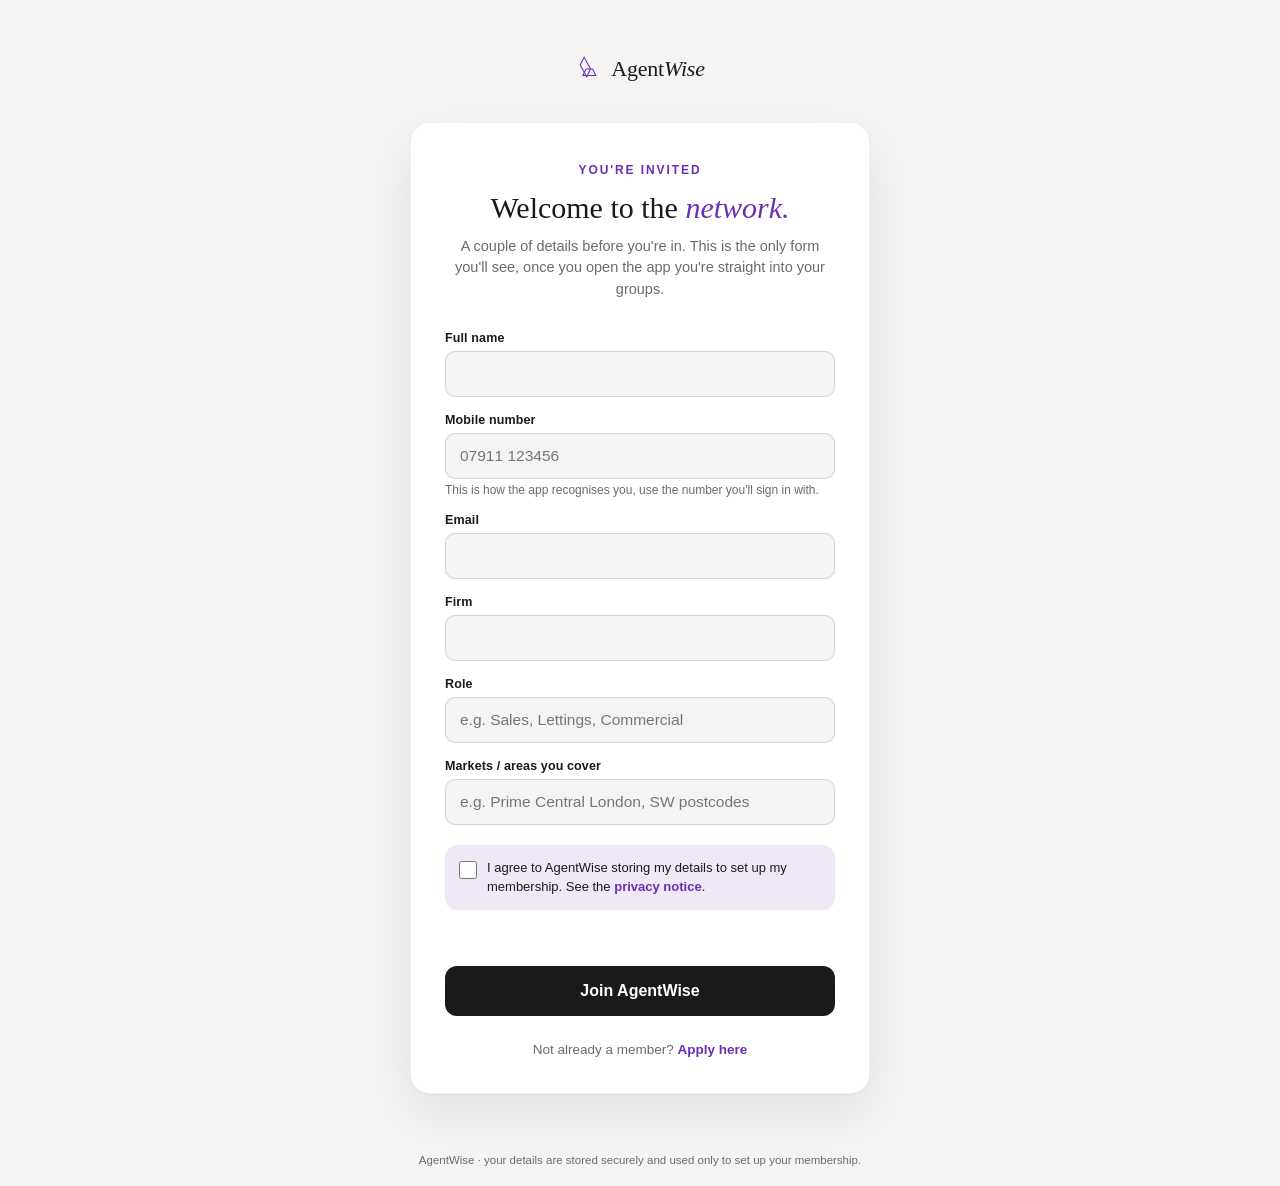
==== index.html @ 1cbe4450 "Initial build: member pre-registration and applicant sign-up pages" ====
<!DOCTYPE html>
<html lang="en">
<head>
<meta charset="UTF-8">
<meta name="viewport" content="width=device-width, initial-scale=1.0">
<title>Join AgentWise</title>
<link rel="stylesheet" href="style.css">
</head>
<body>
<div class="wrap">
  <div class="mark">
    <svg viewBox="0 0 40 40" fill="none" xmlns="http://www.w3.org/2000/svg">
      <path d="M14 2L24 20L18 32L8 14L14 2Z" stroke="#6B2FB5" stroke-width="1.6"/>
      <path d="M17 20H27L32 30H12L17 20Z" stroke="#6B2FB5" stroke-width="1.6"/>
    </svg>
    <span class="word">Agent<em>Wise</em></span>
  </div>

  <div class="card">
    <div id="form-state" class="form-state">
      <div class="eyebrow">You're invited</div>
      <h1>Welcome to the <em>network.</em></h1>
      <p class="lede">A couple of details before you're in. This is the only form you'll see, once you open the app you're straight into your groups.</p>

      <form id="reg-form" novalidate>
        <div class="field">
          <label for="full_name">Full name</label>
          <input type="text" id="full_name" name="full_name" autocomplete="name" required>
        </div>

        <div class="field">
          <label for="phone">Mobile number</label>
          <input type="tel" id="phone" name="phone" autocomplete="tel" placeholder="07911 123456" required>
          <span class="hint">This is how the app recognises you, use the number you'll sign in with.</span>
        </div>

        <div class="field">
          <label for="email">Email</label>
          <input type="email" id="email" name="email" autocomplete="email">
        </div>

        <div class="field">
          <label for="firm">Firm</label>
          <input type="text" id="firm" name="firm" autocomplete="organization">
        </div>

        <div class="field">
          <label for="role">Role</label>
          <input type="text" id="role" name="role" placeholder="e.g. Sales, Lettings, Commercial">
        </div>

        <div class="field">
          <label for="markets">Markets / areas you cover</label>
          <input type="text" id="markets" name="markets" placeholder="e.g. Prime Central London, SW postcodes">
        </div>

        <div class="consent">
          <input type="checkbox" id="consent" name="consent" required>
          <label for="consent">I agree to AgentWise storing my details to set up my membership. See the <a href="#" target="_blank">privacy notice</a>.</label>
        </div>

        <div id="error-msg" class="error-msg"></div>

        <button type="submit">Join AgentWise</button>
      </form>

      <div class="switch-link">Not already a member? <a href="apply.html">Apply here</a></div>
    </div>

    <div id="success-state" class="success">
      <div class="badge">&#10003;</div>
      <h2>You're in.</h2>
      <p>Open the AgentWise app and sign in with this mobile number. Your profile and groups will already be waiting for you.</p>
    </div>
  </div>
</div>

<footer>AgentWise &middot; your details are stored securely and used only to set up your membership.</footer>

<script type="module">
  import { initRegistrationForm } from "./app.js";
  initRegistrationForm({ formId: "reg-form", source: "member" });
</script>
</body>
</html>
---- style.css ----
:root {
  --purple: #6B2FB5;
  --purple-deep: #4E2087;
  --ink: #1A1A1A;
  --cream: #F5F4F2;
  --lav: #EFE9F7;
  --lav2: #E4DAF3;
  --grey: #6B6B6B;
  --white: #FFFFFF;
  --error: #B3261E;
}

@import url('https://fonts.googleapis.com/css2?family=Fraunces:ital,opsz,wght@0,9..144,400;0,9..144,600;1,9..144,500&display=swap');

* { margin: 0; padding: 0; box-sizing: border-box; }

html, body {
  height: 100%;
}

body {
  font-family: Helvetica, Arial, sans-serif;
  background: var(--cream);
  color: var(--ink);
  display: flex;
  flex-direction: column;
  min-height: 100vh;
}

.wrap {
  flex: 1;
  display: flex;
  flex-direction: column;
  align-items: center;
  padding: 56px 24px 40px;
}

.mark {
  display: flex;
  align-items: center;
  gap: 10px;
  margin-bottom: 40px;
}
.mark svg { width: 26px; height: 26px; flex-shrink: 0; }
.mark .word {
  font-family: 'Fraunces', serif;
  font-size: 22px;
  font-weight: 500;
  color: var(--ink);
  letter-spacing: -0.01em;
}
.mark .word em { font-style: italic; font-weight: 500; }

.card {
  width: 100%;
  max-width: 460px;
  background: var(--white);
  border-radius: 20px;
  padding: 40px 34px 36px;
  box-shadow: 0 1px 2px rgba(26,26,26,0.04), 0 20px 50px rgba(26,26,26,0.08);
  border: 1px solid rgba(26,26,26,0.06);
}

.eyebrow {
  font-size: 12px;
  letter-spacing: 0.16em;
  text-transform: uppercase;
  color: var(--purple);
  font-weight: 700;
  margin-bottom: 14px;
  text-align: center;
}

h1 {
  font-family: 'Fraunces', serif;
  font-weight: 500;
  font-size: 30px;
  line-height: 1.15;
  text-align: center;
  margin-bottom: 10px;
}
h1 em { font-style: italic; color: var(--purple); }

.lede {
  font-size: 14.5px;
  color: var(--grey);
  text-align: center;
  line-height: 1.5;
  margin-bottom: 30px;
}

form { display: flex; flex-direction: column; gap: 16px; }

.field { display: flex; flex-direction: column; gap: 6px; }
.field label {
  font-size: 12.5px;
  font-weight: 700;
  color: var(--ink);
  letter-spacing: 0.01em;
}
.field .hint { font-size: 12px; color: var(--grey); margin-top: -2px; }

input[type="text"],
input[type="tel"],
input[type="email"],
select {
  font-family: Helvetica, Arial, sans-serif;
  font-size: 15.5px;
  padding: 13px 14px;
  border-radius: 10px;
  border: 1.5px solid rgba(26,26,26,0.14);
  background: var(--cream);
  color: var(--ink);
  outline: none;
  transition: border-color .15s ease, background .15s ease;
  width: 100%;
}
input:focus, select:focus {
  border-color: var(--purple);
  background: var(--white);
}
input.invalid { border-color: var(--error); }

.consent {
  display: flex;
  align-items: flex-start;
  gap: 10px;
  margin-top: 4px;
  padding: 14px;
  background: var(--lav);
  border-radius: 12px;
}
.consent input { width: 18px; height: 18px; margin-top: 2px; accent-color: var(--purple); flex-shrink: 0; }
.consent label { font-size: 13px; color: var(--ink); line-height: 1.45; }
.consent a { color: var(--purple); font-weight: 700; text-decoration: none; }

button[type="submit"] {
  margin-top: 6px;
  background: var(--ink);
  color: var(--white);
  border: none;
  border-radius: 12px;
  padding: 16px;
  font-size: 16px;
  font-weight: 700;
  cursor: pointer;
  transition: opacity .15s ease, transform .1s ease;
}
button[type="submit"]:hover { opacity: 0.9; }
button[type="submit"]:active { transform: scale(0.99); }
button[type="submit"]:disabled { opacity: 0.5; cursor: not-allowed; }

.error-msg {
  font-size: 13px;
  color: var(--error);
  text-align: center;
  min-height: 18px;
}

.switch-link {
  text-align: center;
  font-size: 13.5px;
  color: var(--grey);
  margin-top: 26px;
}
.switch-link a { color: var(--purple); font-weight: 700; text-decoration: none; }

/* success state */
.success {
  display: none;
  text-align: center;
}
.success.on { display: block; }
.success .badge {
  width: 56px; height: 56px; border-radius: 50%;
  background: var(--purple);
  color: var(--white);
  display: flex; align-items: center; justify-content: center;
  font-size: 26px;
  margin: 0 auto 20px;
}
.success h2 {
  font-family: 'Fraunces', serif;
  font-weight: 500;
  font-size: 24px;
  margin-bottom: 10px;
}
.success p { font-size: 14.5px; color: var(--grey); line-height: 1.5; }

.form-state.hidden { display: none; }

footer {
  text-align: center;
  font-size: 11.5px;
  color: var(--grey);
  padding: 20px;
}

@media (max-width: 480px) {
  .card { padding: 32px 22px 28px; border-radius: 16px; }
  h1 { font-size: 25px; }
}
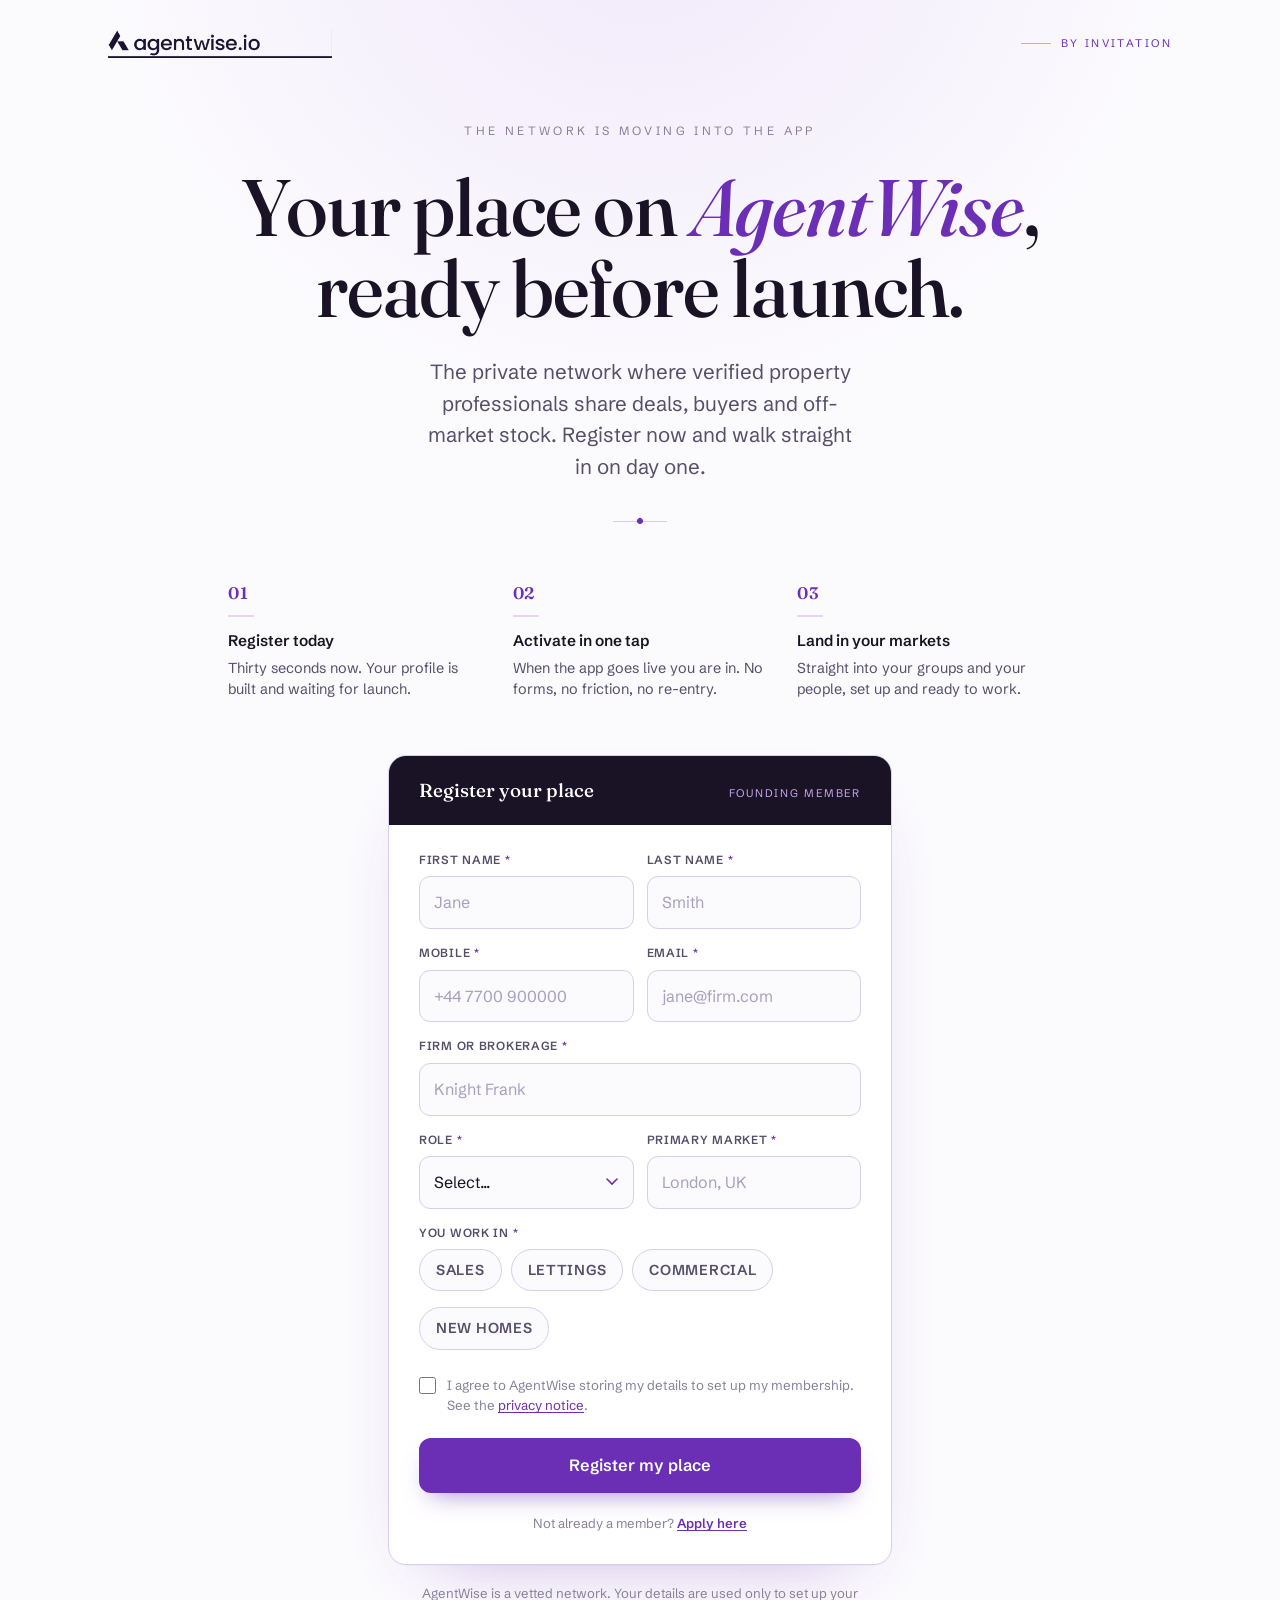
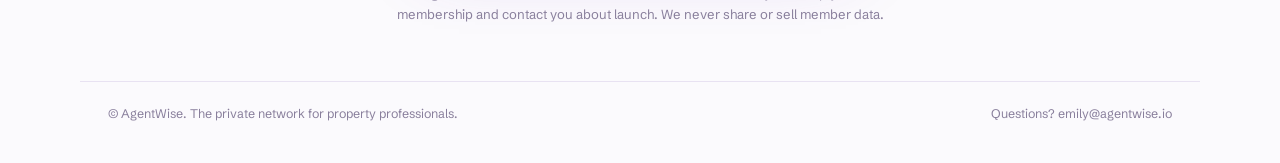
==== commit 3e5d7234: "Restore approved demo design" ====
--- a/index.html
+++ b/index.html
@@ -4,78 +4,152 @@
 <meta charset="UTF-8">
 <meta name="viewport" content="width=device-width, initial-scale=1.0">
 <title>Join AgentWise</title>
+<meta name="description" content="The private network for verified property professionals. Register your place ahead of launch.">
+<link rel="preconnect" href="https://fonts.googleapis.com">
+<link rel="preconnect" href="https://fonts.gstatic.com" crossorigin>
+<link href="https://fonts.googleapis.com/css2?family=Fraunces:opsz,wght@9..144,400;9..144,500;9..144,600;9..144,700&family=Schibsted+Grotesk:wght@400;500;600;700&display=swap" rel="stylesheet">
 <link rel="stylesheet" href="style.css">
 </head>
 <body>
-<div class="wrap">
-  <div class="mark">
-    <svg viewBox="0 0 40 40" fill="none" xmlns="http://www.w3.org/2000/svg">
-      <path d="M14 2L24 20L18 32L8 14L14 2Z" stroke="#6B2FB5" stroke-width="1.6"/>
-      <path d="M17 20H27L32 30H12L17 20Z" stroke="#6B2FB5" stroke-width="1.6"/>
-    </svg>
-    <span class="word">Agent<em>Wise</em></span>
+
+<header class="masthead">
+  <img src="logo.png" alt="AgentWise">
+  <span class="invite">By invitation</span>
+</header>
+
+<section class="hero">
+  <p class="kicker">The network is moving into the app</p>
+  <h1>Your place on <span class="pp">AgentWise</span>, ready before launch.</h1>
+  <p class="standfirst">The private network where verified property professionals share deals, buyers and off-market stock. Register now and walk straight in on day one.</p>
+  <div class="rule-orn"></div>
+</section>
+
+<section class="steps">
+  <div class="step">
+    <span class="no">01</span>
+    <div class="hr"></div>
+    <h3>Register today</h3>
+    <p>Thirty seconds now. Your profile is built and waiting for launch.</p>
   </div>
+  <div class="step">
+    <span class="no">02</span>
+    <div class="hr"></div>
+    <h3>Activate in one tap</h3>
+    <p>When the app goes live you are in. No forms, no friction, no re-entry.</p>
+  </div>
+  <div class="step">
+    <span class="no">03</span>
+    <div class="hr"></div>
+    <h3>Land in your markets</h3>
+    <p>Straight into your groups and your people, set up and ready to work.</p>
+  </div>
+</section>
 
+<section class="enrol">
   <div class="card">
-    <div id="form-state" class="form-state">
-      <div class="eyebrow">You're invited</div>
-      <h1>Welcome to the <em>network.</em></h1>
-      <p class="lede">A couple of details before you're in. This is the only form you'll see, once you open the app you're straight into your groups.</p>
+    <div class="crown">
+      <span class="t">Register your place</span>
+      <span class="n">Founding member</span>
+    </div>
+    <div class="body">
+      <div id="form-state" class="form-state">
+        <form id="reg-form" novalidate>
+          <div class="row">
+            <div class="field">
+              <label for="first_name">First name <span class="req">*</span></label>
+              <input type="text" id="first_name" name="first_name" autocomplete="given-name" placeholder="Jane" required>
+            </div>
+            <div class="field">
+              <label for="last_name">Last name <span class="req">*</span></label>
+              <input type="text" id="last_name" name="last_name" autocomplete="family-name" placeholder="Smith" required>
+            </div>
+          </div>
 
-      <form id="reg-form" novalidate>
-        <div class="field">
-          <label for="full_name">Full name</label>
-          <input type="text" id="full_name" name="full_name" autocomplete="name" required>
-        </div>
+          <div class="row">
+            <div class="field">
+              <label for="phone">Mobile <span class="req">*</span></label>
+              <input type="tel" id="phone" name="phone" autocomplete="tel" placeholder="+44 7700 900000" required>
+            </div>
+            <div class="field">
+              <label for="email">Email <span class="req">*</span></label>
+              <input type="email" id="email" name="email" autocomplete="email" placeholder="jane@firm.com" required>
+            </div>
+          </div>
 
-        <div class="field">
-          <label for="phone">Mobile number</label>
-          <input type="tel" id="phone" name="phone" autocomplete="tel" placeholder="07911 123456" required>
-          <span class="hint">This is how the app recognises you, use the number you'll sign in with.</span>
-        </div>
+          <div class="field">
+            <label for="firm">Firm or brokerage <span class="req">*</span></label>
+            <input type="text" id="firm" name="firm" autocomplete="organization" placeholder="Knight Frank" required>
+          </div>
 
-        <div class="field">
-          <label for="email">Email</label>
-          <input type="email" id="email" name="email" autocomplete="email">
-        </div>
+          <div class="row">
+            <div class="field">
+              <label for="role">Role <span class="req">*</span></label>
+              <select id="role" name="role" required>
+                <option value="" disabled selected>Select...</option>
+                <option value="Agent">Agent</option>
+                <option value="Broker">Broker</option>
+                <option value="Buying agent">Buying agent</option>
+                <option value="Owner / Principal">Owner / Principal</option>
+                <option value="Developer">Developer</option>
+                <option value="Investor">Investor</option>
+                <option value="Other">Other</option>
+              </select>
+            </div>
+            <div class="field">
+              <label for="primary_market">Primary market <span class="req">*</span></label>
+              <input type="text" id="primary_market" name="primary_market" placeholder="London, UK" required>
+            </div>
+          </div>
 
-        <div class="field">
-          <label for="firm">Firm</label>
-          <input type="text" id="firm" name="firm" autocomplete="organization">
-        </div>
+          <div class="field">
+            <label class="field-label">You work in <span class="req">*</span></label>
+            <div class="chips">
+              <label class="chip">
+                <input type="checkbox" name="work_type" value="Sales">
+                <span>Sales</span>
+              </label>
+              <label class="chip">
+                <input type="checkbox" name="work_type" value="Lettings">
+                <span>Lettings</span>
+              </label>
+              <label class="chip">
+                <input type="checkbox" name="work_type" value="Commercial">
+                <span>Commercial</span>
+              </label>
+              <label class="chip">
+                <input type="checkbox" name="work_type" value="New homes">
+                <span>New homes</span>
+              </label>
+            </div>
+          </div>
 
-        <div class="field">
-          <label for="role">Role</label>
-          <input type="text" id="role" name="role" placeholder="e.g. Sales, Lettings, Commercial">
-        </div>
+          <label class="consent">
+            <input type="checkbox" id="consent" name="consent" required>
+            <span>I agree to AgentWise storing my details to set up my membership. See the <a href="#" target="_blank" rel="noopener">privacy notice</a>.</span>
+          </label>
 
-        <div class="field">
-          <label for="markets">Markets / areas you cover</label>
-          <input type="text" id="markets" name="markets" placeholder="e.g. Prime Central London, SW postcodes">
-        </div>
+          <button type="submit">Register my place</button>
+          <div id="error-msg" class="error-msg"></div>
+        </form>
 
-        <div class="consent">
-          <input type="checkbox" id="consent" name="consent" required>
-          <label for="consent">I agree to AgentWise storing my details to set up my membership. See the <a href="#" target="_blank">privacy notice</a>.</label>
-        </div>
+        <div class="switch-link">Not already a member? <a href="apply.html">Apply here</a></div>
+      </div>
 
-        <div id="error-msg" class="error-msg"></div>
-
-        <button type="submit">Join AgentWise</button>
-      </form>
-
-      <div class="switch-link">Not already a member? <a href="apply.html">Apply here</a></div>
-    </div>
-
-    <div id="success-state" class="success">
-      <div class="badge">&#10003;</div>
-      <h2>You're in.</h2>
-      <p>Open the AgentWise app and sign in with this mobile number. Your profile and groups will already be waiting for you.</p>
+      <div id="success-state" class="success">
+        <div class="badge">&#10003;</div>
+        <h2>Thank you for pre-registering.</h2>
+        <p>Your place is reserved and your profile is waiting. We&rsquo;ll keep you updated as we move closer to launch.</p>
+      </div>
     </div>
   </div>
-</div>
+</section>
 
-<footer>AgentWise &middot; your details are stored securely and used only to set up your membership.</footer>
+<p class="reassure">AgentWise is a vetted network. Your details are used only to set up your membership and contact you about launch. We never share or sell member data.</p>
+
+<footer class="colophon">
+  <span>&copy; AgentWise. The private network for property professionals.</span>
+  <span>Questions? emily@agentwise.io</span>
+</footer>
 
 <script type="module">
   import { initRegistrationForm } from "./app.js";
--- a/style.css
+++ b/style.css
@@ -1,202 +1,465 @@
 :root {
+  --paper: #FBFAFD;
+  --paper-2: #F4F0FA;
   --purple: #6B2FB5;
-  --purple-deep: #4E2087;
-  --ink: #1A1A1A;
-  --cream: #F5F4F2;
-  --lav: #EFE9F7;
-  --lav2: #E4DAF3;
-  --grey: #6B6B6B;
-  --white: #FFFFFF;
-  --error: #B3261E;
-}
-
-@import url('https://fonts.googleapis.com/css2?family=Fraunces:ital,opsz,wght@0,9..144,400;0,9..144,600;1,9..144,500&display=swap');
-
-* { margin: 0; padding: 0; box-sizing: border-box; }
-
-html, body {
-  height: 100%;
-}
+  --purple-600: #591F9D;
+  --purple-300: #C7A6EC;
+  --tint: #F1E9FB;
+  --tint-line: #E4D7F4;
+  --ink: #191325;
+  --ink-soft: #574E6A;
+  --ink-faint: #897F9C;
+  --line: #E8E2F2;
+  --line-2: #D8CEEC;
+  --err: #B23B30;
+}
+
+* { box-sizing: border-box; margin: 0; padding: 0; }
+
+html { -webkit-text-size-adjust: 100%; }
 
 body {
-  font-family: Helvetica, Arial, sans-serif;
-  background: var(--cream);
+  font-family: "Schibsted Grotesk", system-ui, -apple-system, sans-serif;
   color: var(--ink);
-  display: flex;
-  flex-direction: column;
+  line-height: 1.55;
   min-height: 100vh;
-}
-
-.wrap {
-  flex: 1;
-  display: flex;
-  flex-direction: column;
-  align-items: center;
-  padding: 56px 24px 40px;
-}
-
-.mark {
+  -webkit-font-smoothing: antialiased;
+  background: var(--paper);
+  background-image: radial-gradient(60% 40% at 50% -5%, var(--tint), transparent 70%);
+}
+
+::selection { background: var(--purple); color: #fff; }
+
+.masthead {
+  max-width: 1120px;
+  margin: 0 auto;
+  padding: 30px 28px 0;
   display: flex;
   align-items: center;
+  justify-content: space-between;
+}
+
+.masthead img { height: 28px; width: auto; display: block; }
+
+.masthead .invite {
+  font-size: 11px;
+  letter-spacing: 0.22em;
+  text-transform: uppercase;
+  color: var(--purple);
+  display: inline-flex;
+  align-items: center;
   gap: 10px;
-  margin-bottom: 40px;
-}
-.mark svg { width: 26px; height: 26px; flex-shrink: 0; }
-.mark .word {
-  font-family: 'Fraunces', serif;
-  font-size: 22px;
+}
+
+.masthead .invite::before {
+  content: "";
+  width: 30px;
+  height: 1px;
+  background: var(--purple-300);
+}
+
+@media (max-width: 560px) {
+  .masthead .invite { display: none; }
+}
+
+.hero {
+  max-width: 880px;
+  margin: 0 auto;
+  padding: 64px 28px 18px;
+  text-align: center;
+}
+
+@media (max-width: 680px) {
+  .hero { padding-top: 46px; }
+}
+
+.kicker {
+  font-size: 12px;
+  letter-spacing: 0.28em;
+  text-transform: uppercase;
+  color: var(--ink-faint);
+  margin-bottom: 26px;
+}
+
+.hero h1 {
+  font-family: "Fraunces", Georgia, serif;
   font-weight: 500;
+  font-size: clamp(2.6rem, 7vw, 5rem);
+  line-height: 1.02;
+  letter-spacing: -0.015em;
   color: var(--ink);
-  letter-spacing: -0.01em;
-}
-.mark .word em { font-style: italic; font-weight: 500; }
+  margin-bottom: 26px;
+}
+
+.hero h1 .pp { font-style: italic; color: var(--purple); }
+
+.standfirst {
+  font-size: clamp(1.05rem, 2.4vw, 1.28rem);
+  color: var(--ink-soft);
+  max-width: 34ch;
+  margin: 0 auto;
+  line-height: 1.55;
+}
+
+.rule-orn {
+  width: 54px;
+  height: 1px;
+  background: var(--line-2);
+  margin: 38px auto 0;
+  position: relative;
+}
+
+.rule-orn::after {
+  content: "";
+  position: absolute;
+  left: 50%;
+  top: 50%;
+  width: 6px;
+  height: 6px;
+  border-radius: 50%;
+  background: var(--purple);
+  transform: translate(-50%, -50%) rotate(45deg);
+}
+
+.steps {
+  max-width: 880px;
+  margin: 0 auto;
+  padding: 40px 28px 8px;
+  display: grid;
+  grid-template-columns: repeat(3, 1fr);
+  gap: 30px;
+}
+
+@media (max-width: 680px) {
+  .steps {
+    grid-template-columns: 1fr;
+    gap: 22px;
+    max-width: 420px;
+  }
+}
+
+.step .no {
+  font-family: "Fraunces", serif;
+  font-size: 1.05rem;
+  color: var(--purple);
+  font-weight: 600;
+  letter-spacing: 0.04em;
+  display: block;
+  margin-bottom: 9px;
+}
+
+.step .hr {
+  width: 26px;
+  height: 2px;
+  background: var(--tint-line);
+  margin-bottom: 12px;
+}
+
+.step h3 {
+  font-size: 0.96rem;
+  font-weight: 600;
+  color: var(--ink);
+  margin-bottom: 5px;
+}
+
+.step p {
+  font-size: 0.9rem;
+  color: var(--ink-soft);
+  line-height: 1.5;
+}
+
+.enrol {
+  max-width: 560px;
+  margin: 46px auto 0;
+  padding: 0 28px;
+}
 
 .card {
-  width: 100%;
-  max-width: 460px;
-  background: var(--white);
-  border-radius: 20px;
-  padding: 40px 34px 36px;
-  box-shadow: 0 1px 2px rgba(26,26,26,0.04), 0 20px 50px rgba(26,26,26,0.08);
-  border: 1px solid rgba(26,26,26,0.06);
-}
-
-.eyebrow {
-  font-size: 12px;
+  background: #fff;
+  border: 1px solid var(--line-2);
+  border-radius: 18px;
+  overflow: hidden;
+  box-shadow: 0 1px 0 rgba(25, 19, 37, 0.02), 0 30px 70px -46px rgba(107, 47, 181, 0.45);
+}
+
+.card .crown {
+  background: var(--ink);
+  color: #fff;
+  padding: 20px 30px;
+  display: flex;
+  align-items: baseline;
+  justify-content: space-between;
+  gap: 12px;
+}
+
+.card .crown .t {
+  font-family: "Fraunces", serif;
+  font-size: 1.18rem;
+  font-weight: 500;
+}
+
+.card .crown .n {
+  font-size: 11px;
   letter-spacing: 0.16em;
   text-transform: uppercase;
-  color: var(--purple);
-  font-weight: 700;
-  margin-bottom: 14px;
-  text-align: center;
-}
-
-h1 {
-  font-family: 'Fraunces', serif;
-  font-weight: 500;
-  font-size: 30px;
-  line-height: 1.15;
-  text-align: center;
-  margin-bottom: 10px;
-}
-h1 em { font-style: italic; color: var(--purple); }
-
-.lede {
-  font-size: 14.5px;
-  color: var(--grey);
-  text-align: center;
-  line-height: 1.5;
-  margin-bottom: 30px;
-}
-
-form { display: flex; flex-direction: column; gap: 16px; }
-
-.field { display: flex; flex-direction: column; gap: 6px; }
-.field label {
-  font-size: 12.5px;
-  font-weight: 700;
+  color: var(--purple-300);
+}
+
+.card .body { padding: 26px 30px 30px; }
+
+@media (max-width: 480px) {
+  .card .body { padding: 22px 20px 26px; }
+  .card .crown { padding: 18px 20px; }
+}
+
+.field { margin-bottom: 15px; }
+
+.field label,
+.field .field-label {
+  display: block;
+  font-size: 0.74rem;
+  letter-spacing: 0.06em;
+  text-transform: uppercase;
+  color: var(--ink-soft);
+  margin-bottom: 7px;
+  font-weight: 600;
+}
+
+.field label .req { color: var(--purple); }
+
+input,
+select {
+  width: 100%;
+  font: inherit;
+  font-size: 1rem;
   color: var(--ink);
-  letter-spacing: 0.01em;
-}
-.field .hint { font-size: 12px; color: var(--grey); margin-top: -2px; }
-
-input[type="text"],
-input[type="tel"],
-input[type="email"],
+  background: var(--paper);
+  border: 1px solid var(--line-2);
+  border-radius: 11px;
+  padding: 13px 14px;
+  transition: border-color 0.15s, box-shadow 0.15s, background 0.15s;
+}
+
+input::placeholder { color: #A99FBE; }
+
+input:focus,
+select:focus {
+  outline: none;
+  border-color: var(--purple);
+  background: #fff;
+  box-shadow: 0 0 0 3px rgba(107, 47, 181, 0.13);
+}
+
 select {
-  font-family: Helvetica, Arial, sans-serif;
-  font-size: 15.5px;
-  padding: 13px 14px;
-  border-radius: 10px;
-  border: 1.5px solid rgba(26,26,26,0.14);
-  background: var(--cream);
-  color: var(--ink);
-  outline: none;
-  transition: border-color .15s ease, background .15s ease;
+  appearance: none;
+  cursor: pointer;
+  padding-right: 36px;
+  background-image: url("data:image/svg+xml,%3Csvg xmlns='http://www.w3.org/2000/svg' width='12' height='8' viewBox='0 0 12 8'%3E%3Cpath d='M1 1l5 5 5-5' stroke='%236B2FB5' stroke-width='1.6' fill='none' stroke-linecap='round'/%3E%3C/svg%3E");
+  background-repeat: no-repeat;
+  background-position: right 15px center;
+}
+
+.row {
+  display: grid;
+  grid-template-columns: 1fr 1fr;
+  gap: 13px;
+}
+
+@media (max-width: 440px) {
+  .row { grid-template-columns: 1fr; }
+}
+
+.chips {
+  display: flex;
+  flex-wrap: wrap;
+  gap: 9px;
+}
+
+.chip { position: relative; }
+
+.chip input {
+  position: absolute;
+  opacity: 0;
+  inset: 0;
+  cursor: pointer;
+  margin: 0;
   width: 100%;
-}
-input:focus, select:focus {
+  height: 100%;
+  border: none;
+  background: transparent;
+  box-shadow: none;
+}
+
+.chip span {
+  display: block;
+  padding: 9px 16px;
+  border: 1px solid var(--line-2);
+  border-radius: 999px;
+  font-size: 0.9rem;
+  color: var(--ink-soft);
+  cursor: pointer;
+  transition: 0.15s;
+  user-select: none;
+  background: var(--paper);
+}
+
+.chip input:checked + span {
   border-color: var(--purple);
-  background: var(--white);
-}
-input.invalid { border-color: var(--error); }
+  background: var(--tint);
+  color: var(--purple-600);
+  font-weight: 600;
+}
+
+.chip input:focus-visible + span {
+  outline: 2px solid var(--purple);
+  outline-offset: 2px;
+}
 
 .consent {
   display: flex;
+  gap: 11px;
   align-items: flex-start;
-  gap: 10px;
-  margin-top: 4px;
-  padding: 14px;
-  background: var(--lav);
-  border-radius: 12px;
-}
-.consent input { width: 18px; height: 18px; margin-top: 2px; accent-color: var(--purple); flex-shrink: 0; }
-.consent label { font-size: 13px; color: var(--ink); line-height: 1.45; }
-.consent a { color: var(--purple); font-weight: 700; text-decoration: none; }
+  margin: 18px 0 4px;
+  font-size: 0.83rem;
+  color: var(--ink-faint);
+}
+
+.consent input {
+  width: 17px;
+  height: 17px;
+  flex: 0 0 auto;
+  margin-top: 2px;
+  accent-color: var(--purple);
+  padding: 0;
+  border: none;
+  background: transparent;
+  box-shadow: none;
+}
+
+.consent input:focus {
+  outline: 2px solid var(--purple);
+  outline-offset: 2px;
+  box-shadow: none;
+}
+
+.consent a {
+  color: var(--purple);
+  text-decoration: underline;
+  text-underline-offset: 2px;
+}
 
 button[type="submit"] {
-  margin-top: 6px;
-  background: var(--ink);
-  color: var(--white);
+  width: 100%;
+  margin-top: 18px;
+  font: inherit;
+  font-weight: 600;
+  font-size: 1.02rem;
+  color: #fff;
+  background: var(--purple);
   border: none;
   border-radius: 12px;
-  padding: 16px;
-  font-size: 16px;
-  font-weight: 700;
+  padding: 15px;
   cursor: pointer;
-  transition: opacity .15s ease, transform .1s ease;
-}
-button[type="submit"]:hover { opacity: 0.9; }
-button[type="submit"]:active { transform: scale(0.99); }
-button[type="submit"]:disabled { opacity: 0.5; cursor: not-allowed; }
+  transition: background 0.15s, transform 0.08s, box-shadow 0.15s;
+  box-shadow: 0 12px 26px -12px rgba(107, 47, 181, 0.6);
+}
+
+button[type="submit"]:hover { background: var(--purple-600); }
+
+button[type="submit"]:active { transform: translateY(1px); }
+
+button[type="submit"]:disabled {
+  opacity: 0.55;
+  cursor: default;
+  box-shadow: none;
+}
 
 .error-msg {
-  font-size: 13px;
-  color: var(--error);
+  margin-top: 13px;
+  font-size: 0.88rem;
+  color: var(--err);
   text-align: center;
-  min-height: 18px;
-}
-
-.switch-link {
-  text-align: center;
-  font-size: 13.5px;
-  color: var(--grey);
-  margin-top: 26px;
-}
-.switch-link a { color: var(--purple); font-weight: 700; text-decoration: none; }
-
-/* success state */
+}
+
+.error-msg:empty { display: none; }
+
 .success {
   display: none;
   text-align: center;
-}
+  padding: 8px 4px 6px;
+}
+
 .success.on { display: block; }
+
 .success .badge {
-  width: 56px; height: 56px; border-radius: 50%;
-  background: var(--purple);
-  color: var(--white);
-  display: flex; align-items: center; justify-content: center;
+  width: 58px;
+  height: 58px;
+  border-radius: 50%;
+  background: var(--tint);
+  border: 1px solid var(--purple-300);
+  display: grid;
+  place-items: center;
+  margin: 8px auto 18px;
+  color: var(--purple);
   font-size: 26px;
-  margin: 0 auto 20px;
-}
+}
+
 .success h2 {
-  font-family: 'Fraunces', serif;
+  font-family: "Fraunces", serif;
   font-weight: 500;
-  font-size: 24px;
+  font-size: 1.5rem;
   margin-bottom: 10px;
-}
-.success p { font-size: 14.5px; color: var(--grey); line-height: 1.5; }
+  color: var(--ink);
+}
+
+.success p {
+  color: var(--ink-soft);
+  font-size: 0.98rem;
+  max-width: 32ch;
+  margin: 0 auto;
+  line-height: 1.55;
+}
 
 .form-state.hidden { display: none; }
 
-footer {
+.switch-link {
   text-align: center;
-  font-size: 11.5px;
-  color: var(--grey);
-  padding: 20px;
-}
-
-@media (max-width: 480px) {
-  .card { padding: 32px 22px 28px; border-radius: 16px; }
-  h1 { font-size: 25px; }
-}
+  font-size: 0.82rem;
+  color: var(--ink-faint);
+  margin-top: 20px;
+  line-height: 1.6;
+}
+
+.switch-link a {
+  color: var(--purple);
+  font-weight: 600;
+  text-decoration: underline;
+  text-underline-offset: 2px;
+}
+
+.reassure {
+  max-width: 560px;
+  margin: 18px auto 0;
+  padding: 0 28px;
+  text-align: center;
+  font-size: 0.82rem;
+  color: var(--ink-faint);
+  line-height: 1.6;
+}
+
+.colophon {
+  max-width: 1120px;
+  margin: 56px auto 0;
+  padding: 22px 28px 40px;
+  border-top: 1px solid var(--line);
+  display: flex;
+  justify-content: space-between;
+  gap: 16px;
+  flex-wrap: wrap;
+  font-size: 0.78rem;
+  color: var(--ink-faint);
+}
+
+@media (prefers-reduced-motion: reduce) {
+  * { transition: none !important; }
+}
